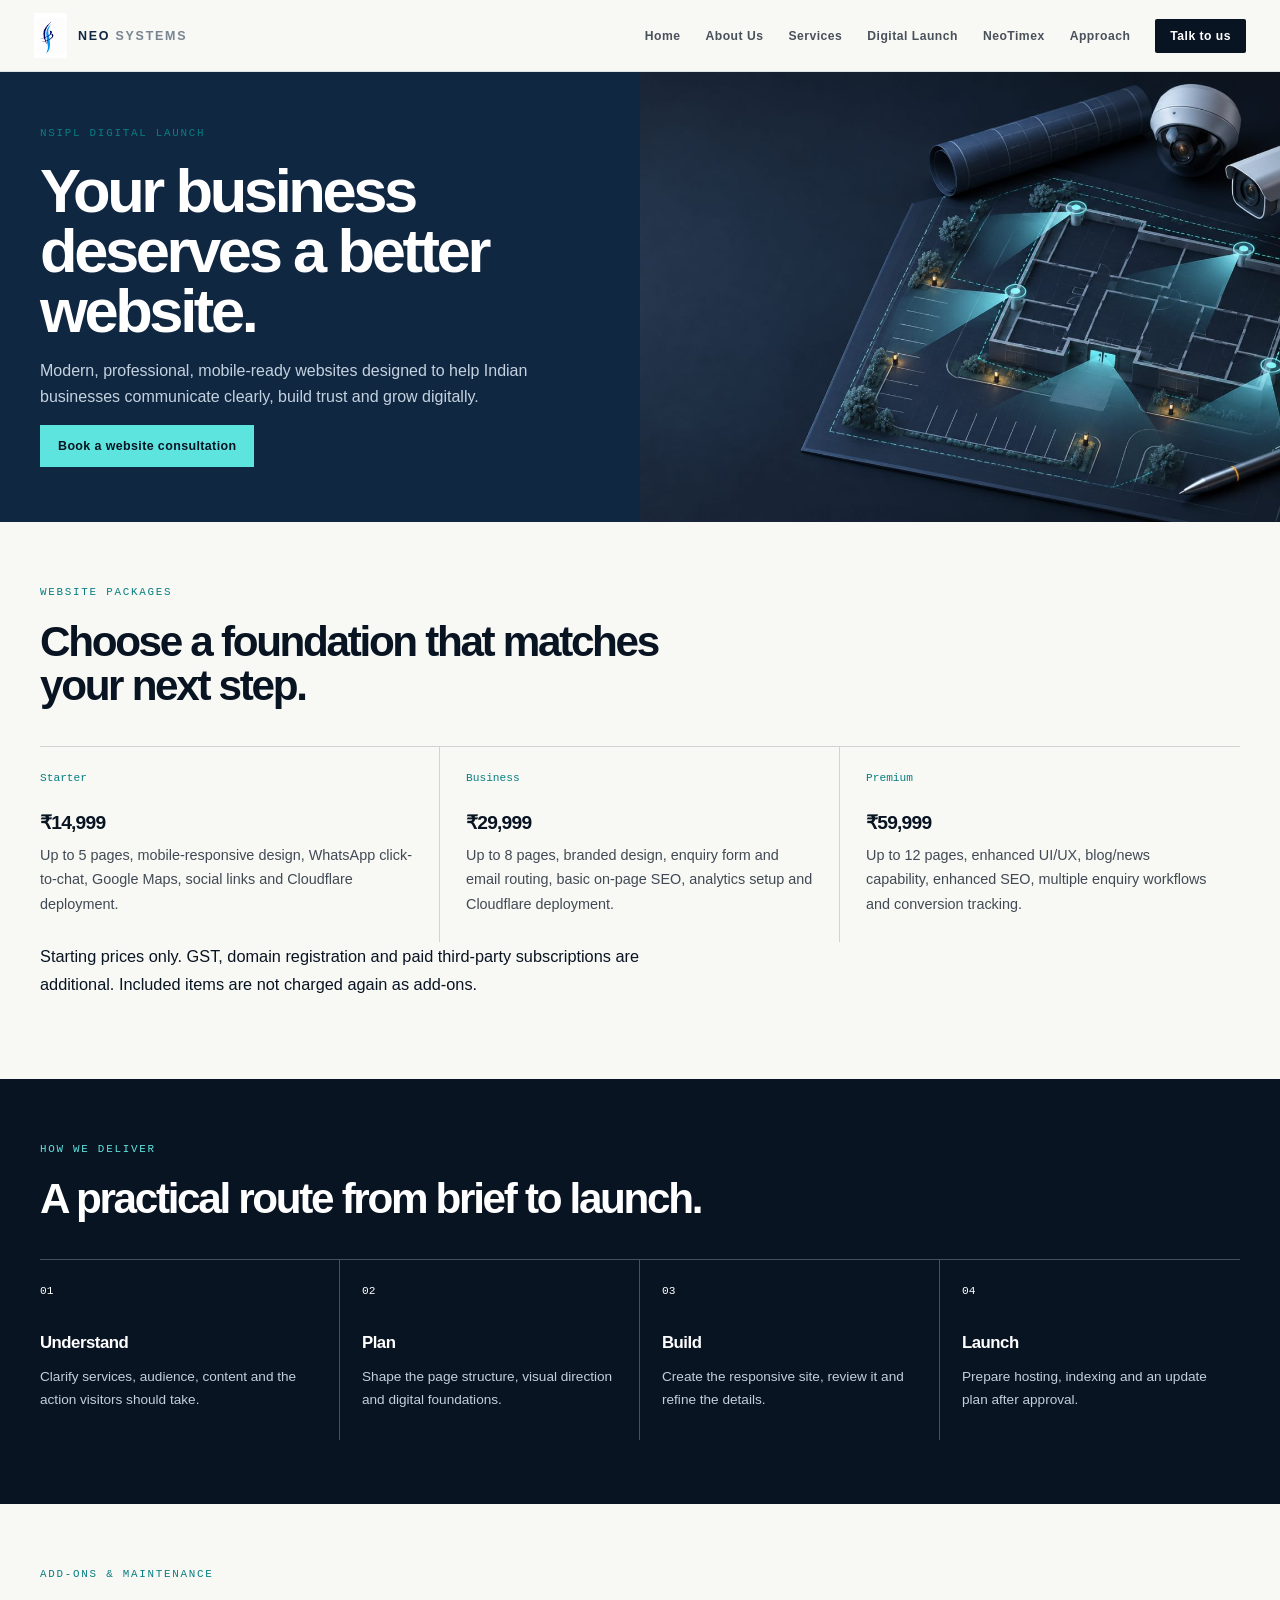
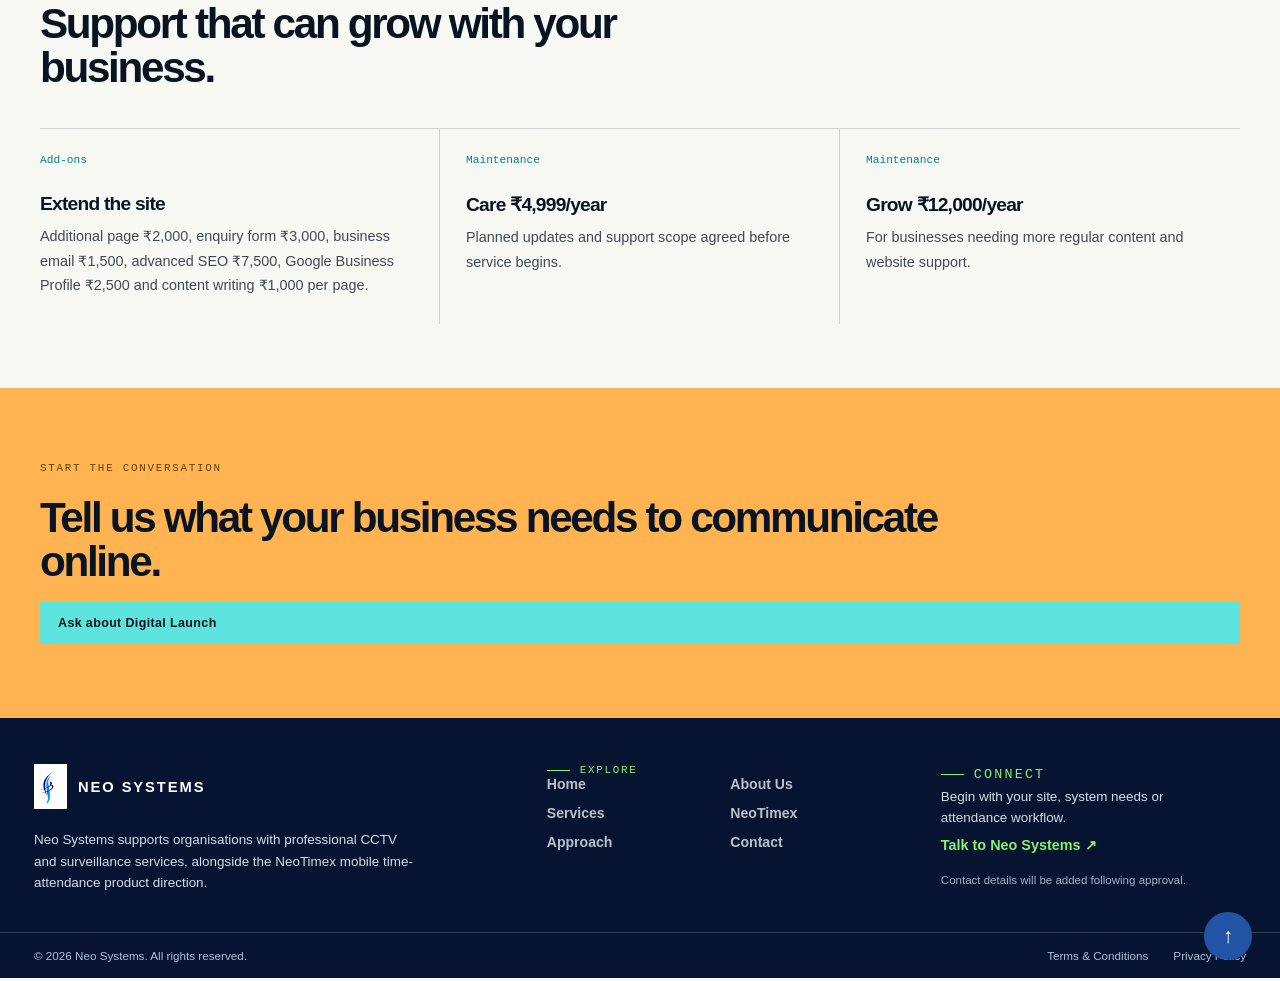
==== digital-launch.html @ db7ae62b "Add Digital Launch and improve mobile navigation" ====
<!doctype html><html lang="en"><head><meta charset="utf-8"><meta name="viewport" content="width=device-width,initial-scale=1"><title>NSIPL Digital Launch | Website Development</title><meta name="description" content="Professional, mobile-ready website development and digital services for Indian businesses."><link rel="canonical" href="https://neosysx.in/digital-launch.html"><link rel="stylesheet" href="styles.css"><link rel="icon" type="image/svg+xml" href="favicon.svg"></head><body><a class="skip-link" href="#main">Skip to content</a><header class="site-header"><a class="wordmark" href="index.html"><span class="wordmark-mark"></span><span>NEO<span> SYSTEMS</span></span></a><button class="menu-toggle" aria-expanded="false" aria-controls="site-nav">Menu</button><nav id="site-nav"><a href="index.html">Home</a><a href="services.html">Services</a><a href="digital-launch.html" aria-current="page">Digital Launch</a><a href="neotimex.html">NeoTimex</a><a href="approach.html">Approach</a><a class="nav-cta" href="contact.html">Talk to us</a></nav></header><main id="main"><section class="page-hero"><div><p class="section-kicker">NSIPL Digital Launch</p><h1>Your business deserves a better website.</h1><p>Modern, professional, mobile-ready websites designed to help Indian businesses communicate clearly, build trust and grow digitally.</p><a class="button button-primary" href="contact.html">Book a website consultation</a></div><img src="assets/approach-plan.jpg" width="1440" height="810" alt="Business website planning board"></section><section class="section page-content"><p class="section-kicker">Website packages</p><h2>Choose a foundation that matches your next step.</h2><div class="feature-list"><article><span>Starter</span><h3>₹14,999</h3><p>Up to 5 pages, mobile-responsive design, WhatsApp click-to-chat, Google Maps, social links and Cloudflare deployment.</p></article><article><span>Business</span><h3>₹29,999</h3><p>Up to 8 pages, branded design, enquiry form and email routing, basic on-page SEO, analytics setup and Cloudflare deployment.</p></article><article><span>Premium</span><h3>₹59,999</h3><p>Up to 12 pages, enhanced UI/UX, blog/news capability, enhanced SEO, multiple enquiry workflows and conversion tracking.</p></article></div><p class="wide-copy">Starting prices only. GST, domain registration and paid third-party subscriptions are additional. Included items are not charged again as add-ons.</p></section><section class="steps section"><p class="section-kicker">How we deliver</p><h2>A practical route from brief to launch.</h2><div class="steps-grid"><article><span>01</span><h3>Understand</h3><p>Clarify services, audience, content and the action visitors should take.</p></article><article><span>02</span><h3>Plan</h3><p>Shape the page structure, visual direction and digital foundations.</p></article><article><span>03</span><h3>Build</h3><p>Create the responsive site, review it and refine the details.</p></article><article><span>04</span><h3>Launch</h3><p>Prepare hosting, indexing and an update plan after approval.</p></article></div></section><section class="section page-content"><p class="section-kicker">Add-ons & maintenance</p><h2>Support that can grow with your business.</h2><div class="feature-list"><article><span>Add-ons</span><h3>Extend the site</h3><p>Additional page ₹2,000, enquiry form ₹3,000, business email ₹1,500, advanced SEO ₹7,500, Google Business Profile ₹2,500 and content writing ₹1,000 per page.</p></article><article><span>Maintenance</span><h3>Care ₹4,999/year</h3><p>Planned updates and support scope agreed before service begins.</p></article><article><span>Maintenance</span><h3>Grow ₹12,000/year</h3><p>For businesses needing more regular content and website support.</p></article></div></section><section class="enquire section"><p class="section-kicker">Start the conversation</p><h2>Tell us what your business needs to communicate online.</h2><a class="button button-primary" href="contact.html">Ask about Digital Launch</a></section></main><footer></footer><script src="script.js"></script></body></html>
---- styles.css ----
:root { --ink:#091423; --navy:#102742; --cyan:#5ee4df; --mist:#eaf1f5; --paper:#f8f8f4; --line:rgba(9,20,35,.16); --orange:#ffb451; }
* { box-sizing:border-box; }
html { scroll-behavior:smooth; }
body { margin:0; color:var(--ink); background:var(--paper); font-family:Manrope,Arial,sans-serif; }
a { color:inherit; text-decoration:none; }
.skip-link { position:absolute; transform:translateY(-120%); background:#fff; padding:.7rem 1rem; z-index:9; }
.skip-link:focus { transform:translateY(0); }
.site-header { height:76px; max-width:1280px; margin:auto; padding:0 40px; display:flex; align-items:center; justify-content:space-between; border-bottom:1px solid var(--line); position:sticky; top:0; z-index:20; background:var(--paper); }
.wordmark { display:inline-flex; align-items:center; gap:10px; font-family:"DM Mono",monospace; font-size:.92rem; letter-spacing:.06em; font-weight:500; }
.wordmark > span:last-child span { font-weight:400; opacity:.55; }
.wordmark-mark { width:18px; height:18px; display:block; background:var(--cyan); transform:rotate(45deg); box-shadow:8px -8px 0 -5px var(--orange); }
nav { display:flex; align-items:center; gap:28px; font-size:.8rem; font-weight:700; }
nav a:not(.nav-cta) { opacity:.73; }
nav a:hover, .text-link:hover { color:#087e81; }
.nav-cta { background:var(--ink); color:#fff; padding:11px 16px; }
.menu-toggle { display:none; width:38px; height:38px; padding:8px; border:0; background:none; }
.menu-toggle span { display:block; width:22px; height:2px; margin:4px auto; background:var(--ink); transition:transform .2s ease,opacity .2s ease; }
.menu-toggle.is-open span:nth-child(1) { transform:translateY(6px) rotate(45deg); }
.menu-toggle.is-open span:nth-child(2) { opacity:0; }
.menu-toggle.is-open span:nth-child(3) { transform:translateY(-6px) rotate(-45deg); }
.menu-toggle:focus-visible { outline:2px solid #087e81; outline-offset:3px; }
.hero { background:var(--navy); color:#fff; padding:84px max(40px,calc((100vw - 1200px)/2)) 26px; min-height:620px; }
.eyebrow,.section-kicker { text-transform:uppercase; letter-spacing:.13em; font-family:"DM Mono",monospace; font-size:.68rem; font-weight:500; }
.eyebrow { color:#9cb1c7; display:flex; align-items:center; gap:10px; }
.eyebrow span { width:22px; height:1px; background:var(--cyan); }
.hero-grid { display:grid; grid-template-columns:minmax(0,9fr) minmax(240px,11fr); gap:60px; align-items:end; padding:68px 0 84px; }
h1,h2,h3,p { margin-top:0; }
h1,h2 { letter-spacing:-.055em; line-height:.98; font-weight:700; }
h1 { font-size:clamp(3.5rem,8vw,7rem); max-width:850px; margin-bottom:28px; }
h1 em { color:var(--cyan); font-style:normal; }
.lead { color:#c4d2df; max-width:580px; line-height:1.7; font-size:1.05rem; }
.hero-actions { display:flex; gap:12px; flex-wrap:wrap; margin-top:35px; }
.button { display:inline-flex; align-items:center; gap:12px; padding:14px 18px; font-size:.79rem; font-weight:800; }
.button-primary { background:var(--cyan); color:var(--ink); }
.button-quiet { border:1px solid rgba(255,255,255,.28); }
.hero-note { border-left:1px solid rgba(255,255,255,.28); padding-left:20px; color:#c4d2df; line-height:1.65; font-size:.87rem; }
.hero-visual { margin:0; border-left:1px solid rgba(255,255,255,.28); padding-left:20px; color:#c4d2df; }
.hero-visual img { display:block; width:100%; height:215px; object-fit:cover; margin-bottom:14px; }
.hero-visual figcaption { line-height:1.65; font-size:.87rem; }
.hero-visual p { margin:0; }
.note-number { display:block; color:var(--orange); font:500 .75rem "DM Mono",monospace; margin-bottom:44px; }
.hero-line { height:1px; background:rgba(255,255,255,.25); }
.section { padding:120px max(40px,calc((100vw - 1200px)/2)); }
.services { display:grid; grid-template-columns:1fr 1fr; gap:30px 10%; }
.section-kicker { color:#087e81; margin-bottom:22px; }
h2 { font-size:clamp(2.5rem,5vw,4.8rem); max-width:690px; margin-bottom:0; }
.section-copy { font-size:1.05rem; line-height:1.75; max-width:530px; align-self:end; }
.service-grid { grid-column:1/-1; display:grid; grid-template-columns:repeat(3,1fr); margin-top:60px; border-top:1px solid var(--line); }
.service-grid article { padding:26px 28px 14px 0; min-height:230px; border-right:1px solid var(--line); }
.service-grid article:not(:first-child) { padding-left:28px; }
.service-grid article:last-child { border:0; }
.service-grid span,.product-points span { font:500 .72rem "DM Mono",monospace; color:#087e81; }
h3 { font-size:1.25rem; margin:42px 0 12px; letter-spacing:-.03em; }
.service-grid p { max-width:290px; font-size:.92rem; line-height:1.7; opacity:.78; }
.procurement { grid-column:1/-1; background:#dbe9ec; padding:34px 38px; margin-top:20px; display:grid; grid-template-columns:1fr 3fr; gap:30px; }
.procurement .section-kicker { margin:4px 0; }
.procurement p:last-child { margin:0; line-height:1.65; font-size:1rem; max-width:720px; }
.product { background:var(--ink); color:#fff; display:grid; grid-template-columns:minmax(0,1.12fr) minmax(330px,.88fr); gap:8%; align-items:center; }
.product-image-wrap { position:relative; }
.product-image-wrap img { width:100%; display:block; aspect-ratio:16/10; object-fit:cover; }
.product-image-label { position:absolute; left:0; bottom:0; padding:11px 14px; background:var(--orange); color:var(--ink); font:500 .63rem "DM Mono",monospace; letter-spacing:.08em; }
.product .section-kicker { color:var(--cyan); }
.product h2 { font-size:clamp(2.4rem,4vw,4.25rem); }
.product-content > p:not(.section-kicker) { color:#b9c9d8; line-height:1.72; max-width:450px; margin-top:30px; }
.product-points { list-style:none; padding:0; margin:32px 0; border-top:1px solid rgba(255,255,255,.2); }
.product-points li { border-bottom:1px solid rgba(255,255,255,.2); padding:15px 0; display:flex; gap:16px; font-size:.9rem; }
.text-link { border-bottom:1px solid currentColor; padding-bottom:4px; color:var(--cyan); font-weight:700; font-size:.85rem; }
.enquire { background:var(--orange); min-height:440px; display:flex; flex-direction:column; justify-content:center; }
.enquire .section-kicker { color:#66400d; }
.enquire h2 { max-width:900px; }
.enquire > p:last-child { max-width:650px; margin-top:28px; line-height:1.7; }
footer { background:#06101c; color:#fff; padding:38px max(40px,calc((100vw - 1200px)/2)); display:flex; flex-wrap:wrap; gap:18px 45px; align-items:center; font-size:.77rem; }
footer p { margin:0; color:#a9b9c6; }
.footer-note { margin-left:auto; }
.site-footer { position:relative; display:block; padding:0; background:#071431; color:#fff; }
.site-footer .footer-main { max-width:1280px; margin:auto; padding:66px 40px 62px; display:grid; grid-template-columns:1.35fr 1fr .9fr; gap:70px; }
.footer-brand { max-width:385px; }
.footer-wordmark { display:inline-flex; align-items:center; gap:11px; margin-bottom:25px; color:#fff; font:700 1.15rem "DM Mono",monospace; letter-spacing:.05em; }
.footer-wordmark .wordmark-mark { display:block; width:20px; height:20px; background:var(--cyan); transform:rotate(45deg); box-shadow:8px -8px 0 -5px var(--orange); }
.footer-brand p,.footer-connect p { color:#d2ddec; font-size:.91rem; line-height:1.75; }
.footer-label { display:flex; align-items:center; gap:10px; color:#87f06f !important; text-transform:uppercase; letter-spacing:.16em; font:500 .68rem "DM Mono",monospace; }
.footer-label::before { content:""; width:23px; height:1px; background:#87f06f; }
.footer-explore nav { display:grid; grid-template-columns:1fr 1fr; gap:13px 28px; font-size:.88rem; font-weight:700; }
.footer-explore nav a:hover,.footer-contact:hover,.footer-bottom a:hover { color:#87f06f; }
.footer-connect { max-width:270px; }
.footer-contact { display:inline-block; margin:8px 0 19px; color:#87f06f; font-weight:800; font-size:.9rem; }
.footer-connect small { display:block; color:#9eb1c7; font-size:.72rem; line-height:1.55; }
.footer-bottom { border-top:1px solid rgba(255,255,255,.18); padding:20px max(40px,calc((100vw - 1200px)/2)); display:flex; justify-content:space-between; gap:20px; color:#aac0d7; font-size:.73rem; }
.footer-bottom div { display:flex; gap:25px; }
.back-top { position:absolute; right:28px; bottom:18px; width:48px; height:48px; border-radius:50%; background:#2254a6; display:grid; place-items:center; font-size:1.3rem; }
.footer-links { grid-column:1/-1; display:flex; flex-wrap:wrap; gap:0; padding-top:16px; border-top:1px solid rgba(255,255,255,.2); }
.footer-links a { padding:0 10px; margin:5px 0; border-right:1px solid rgba(255,255,255,.5); font-size:.68rem; font-weight:700; color:#fff; }
.footer-links a:first-child { padding-left:0; }
.footer-links a:last-child { border-right:0; }
.footer-links a:hover { color:var(--cyan); }
.legal-list { max-width:960px; }
.legal-list article { padding:26px 0; border-bottom:1px solid var(--line); scroll-margin-top:100px; }
.legal-list h2 { font-size:1.55rem; margin-bottom:9px; letter-spacing:-.04em; }
.legal-list p { margin:0; line-height:1.7; }
.about-grid { display:grid; grid-template-columns:1fr 1fr; gap:12%; align-items:start; }
.about-grid h2 { font-size:clamp(2.5rem,4.5vw,4.35rem); }
.about-grid > div:last-child p { line-height:1.75; max-width:540px; }
.about-gallery { max-width:1200px; margin:12px auto 0; padding:0 40px; }
.about-gallery img { display:block; width:100%; height:280px; object-fit:cover; }
.about-gallery img:last-child { object-position:right center; }
.contact-hero { padding:95px max(40px,calc((100vw - 1200px)/2)) 84px; background:var(--navy); color:#fff; }
.contact-hero .section-kicker { color:var(--cyan); }
.contact-hero h1 { font-size:clamp(3.1rem,6.5vw,6.5rem); max-width:900px; margin-bottom:25px; }
.contact-hero h1 em { color:var(--cyan); font-style:normal; }
.contact-hero > p:last-child { max-width:650px; color:#c5d4df; line-height:1.75; }
.contact-page { display:grid; grid-template-columns:.8fr 1.2fr; gap:11%; align-items:start; }
.contact-methods h2,.inquiry-panel h2,.contact-location h2 { font-size:clamp(2.15rem,3.8vw,3.75rem); }
.contact-methods > a { display:grid; grid-template-columns:38px 1fr auto; gap:12px; align-items:center; padding:18px 0; border-top:1px solid var(--line); font-size:.9rem; }
.contact-methods > a span { font:500 .67rem "DM Mono",monospace; color:#087e81; }
.contact-methods > a b { color:#087e81; font-size:1.05rem; }
.contact-methods > a:hover strong { color:#087e81; }
.contact-approval { margin-top:38px; padding:22px; background:var(--mist); }
.contact-approval strong { font-size:.82rem; }
.contact-approval p { margin:8px 0 0; font-size:.78rem; line-height:1.65; }
.inquiry-panel { padding:38px; background:#e3eff0; }
.inquiry-panel > p:not(.section-kicker) { line-height:1.7; max-width:540px; }
#inquiry-form { display:grid; grid-template-columns:1fr 1fr; gap:19px; margin-top:28px; }
#inquiry-form label { display:grid; gap:7px; font-size:.74rem; font-weight:800; }
#inquiry-form label small { font-weight:500; opacity:.7; }
#inquiry-form input,#inquiry-form select,#inquiry-form textarea { width:100%; border:1px solid #a8bdc0; border-radius:0; background:#fff; padding:12px; color:var(--ink); font:400 .9rem Manrope,Arial,sans-serif; }
#inquiry-form input:focus,#inquiry-form select:focus,#inquiry-form textarea:focus { outline:2px solid #087e81; outline-offset:1px; }
.form-wide { grid-column:1/-1; }
.form-status { margin:14px 0 0; font-size:.8rem; line-height:1.55; }
.contact-location { background:var(--ink); color:#fff; }
.contact-location .section-kicker { color:var(--cyan); }
.contact-location > p:last-child { max-width:650px; color:#c3d0dc; line-height:1.75; }
@media (max-width:760px) { .site-header{padding:0 22px;height:66px;position:relative}.menu-toggle{display:block}#site-nav{display:none;position:absolute;left:0;right:0;top:66px;background:var(--paper);padding:20px 22px;flex-direction:column;align-items:stretch;z-index:5;border-bottom:1px solid var(--line)}#site-nav.open{display:flex}#site-nav .nav-cta{text-align:center}.hero,.section{padding-left:22px;padding-right:22px}.hero{padding-top:60px;min-height:auto}.hero-grid,.product{grid-template-columns:1fr;gap:36px;padding-bottom:48px}.hero-note{max-width:300px}.section{padding-top:78px;padding-bottom:78px}.services{grid-template-columns:1fr}.service-grid{grid-template-columns:1fr;margin-top:28px}.service-grid article,.service-grid article:not(:first-child){padding:24px 0;border-right:0;border-bottom:1px solid var(--line);min-height:0}.procurement{grid-template-columns:1fr;padding:25px 22px;margin-top:0}.product{gap:36px}.product-content{order:-1}.product-points{margin-bottom:26px}.enquire{min-height:370px}footer{padding:32px 22px;display:block}.footer-note{margin-top:18px} }
@media (max-width:760px){.site-footer .footer-main{padding:48px 22px;grid-template-columns:1fr;gap:37px}.footer-bottom{padding:20px 22px 78px;display:block;line-height:1.6}.footer-bottom div{margin-top:12px;gap:18px;flex-wrap:wrap}.back-top{right:22px;bottom:19px}}
@media (max-width:760px){.about-grid{grid-template-columns:1fr;gap:30px}.about-gallery{padding:0 22px}.about-gallery img{height:220px}}
@media (max-width:760px){.contact-hero{padding:67px 22px}.contact-page{grid-template-columns:1fr;gap:43px}.inquiry-panel{padding:26px 22px}#inquiry-form{grid-template-columns:1fr}.form-wide{grid-column:auto}.contact-location{padding-left:22px;padding-right:22px}}

/* Compact site rhythm */
.site-header { height:64px; }
.hero { min-height:520px; padding-top:58px; }
.hero-grid { padding:48px 0 58px; gap:42px; }
.section { padding-top:78px; padding-bottom:78px; }
h1 { font-size:clamp(3rem,6.2vw,5.8rem); }
h2 { font-size:clamp(2.25rem,4.2vw,4rem); }
.lead,.section-copy,.lede { font-size:.95rem; line-height:1.62; }
.service-grid { margin-top:38px; }
.service-grid article { min-height:195px; padding-top:20px; }
.procurement { padding:27px 30px; margin-top:10px; }
.product-image-wrap img { aspect-ratio:16/9; }
.enquire { min-height:330px; }
.page-hero,.product-hero { min-height:470px; }
.page-hero>div,.product-hero>div,.page-intro,.contact-hero { padding-top:64px; padding-bottom:58px; }
.page-hero>img,.product-hero>img { min-height:470px; }
.page-content .feature-list,.steps-grid { margin-top:38px; }
.feature-list article,.steps-grid article { min-height:175px; }
.site-footer .footer-main { padding-top:48px; padding-bottom:44px; gap:50px; }
.footer-bottom { padding-top:16px; padding-bottom:16px; }
@media (max-width:760px){.site-header{height:60px}.hero{padding-top:48px;min-height:auto}.hero-grid{padding:40px 0}.section{padding-top:58px;padding-bottom:58px}.page-hero>div,.product-hero>div,.page-intro,.contact-hero{padding-top:52px;padding-bottom:48px}.page-hero>img,.product-hero>img{min-height:0}.site-footer .footer-main{padding-top:38px;padding-bottom:36px;gap:29px}}

/* Shared hover interactions */
@media (hover:hover){
  nav a,.button,.text-link,.arrow-link,.service-grid article,.service-strip a,.feature-list article,.steps-grid article,.contact-methods>a,.footer-explore a,.footer-contact,.footer-bottom a,.back-top { transition:transform .2s ease,color .2s ease,background-color .2s ease,border-color .2s ease,box-shadow .2s ease; }
  nav a:not(.nav-cta):hover { transform:translateY(-2px); }
  .button:hover,.nav-cta:hover { transform:translateY(-2px); box-shadow:0 9px 18px rgba(9,20,35,.18); }
  .button-primary:hover { background:#3ac8c3; }
  .button-quiet:hover { background:rgba(255,255,255,.12); }
  .text-link:hover,.arrow-link:hover { transform:translateX(5px); }
  .service-grid article:hover,.feature-list article:hover,.steps-grid article:hover { transform:translateY(-5px); }
  .service-grid article:hover h3,.feature-list article:hover h3,.steps-grid article:hover h3 { color:#087e81; }
  .service-strip a:hover { background:var(--mist); transform:translateY(-3px); }
  .contact-methods>a:hover { padding-left:8px; background:rgba(94,228,223,.12); }
  .footer-explore a:hover,.footer-contact:hover,.footer-bottom a:hover { transform:translateX(4px); }
  .back-top:hover { transform:translateY(-4px); background:#087e81; }
}
@media (prefers-reduced-motion:reduce){*,*::before,*::after{transition-duration:.01ms!important;animation-duration:.01ms!important;animation-iteration-count:1!important}}

/* Extra-compact page density */
.site-header { height:58px; }
.hero { min-height:450px; padding-top:42px; }
.hero-grid { padding:34px 0 42px; gap:32px; }
.section { padding-top:58px; padding-bottom:58px; }
h1 { font-size:clamp(2.65rem,5.5vw,5.15rem); margin-bottom:20px; }
h2 { font-size:clamp(2rem,3.65vw,3.45rem); margin-bottom:19px; }
h3 { margin-top:26px; }
.hero-actions { margin-top:25px; }
.button { padding:11px 15px; }
.service-grid { margin-top:28px; }
.service-grid article { min-height:165px; padding-top:17px; }
.procurement { padding:22px 26px; }
.page-hero,.product-hero { min-height:410px; }
.page-hero>div,.product-hero>div,.page-intro,.contact-hero { padding-top:50px; padding-bottom:44px; }
.page-hero>img,.product-hero>img { min-height:410px; }
.feature-list article,.steps-grid article { min-height:145px; }
.inquiry-panel { padding:28px; }
#inquiry-form { gap:14px; margin-top:20px; }
#inquiry-form input,#inquiry-form select,#inquiry-form textarea { padding:10px; }
.site-footer .footer-main { padding-top:38px; padding-bottom:34px; }
@media (max-width:760px){.site-header{height:56px}.hero{padding-top:38px}.hero-grid{padding:32px 0}.section{padding-top:45px;padding-bottom:45px}.page-hero>div,.product-hero>div,.page-intro,.contact-hero{padding-top:44px;padding-bottom:40px}.service-grid article,.service-grid article:not(:first-child){padding:18px 0}.inquiry-panel{padding:22px 18px}.site-footer .footer-main{padding-top:32px;padding-bottom:30px}}
@media (prefers-reduced-motion:reduce){html{scroll-behavior:auto}}
body:has(.steps) .page-intro{background:linear-gradient(90deg,rgba(16,39,66,.97) 0%,rgba(16,39,66,.86) 42%,rgba(16,39,66,.22) 100%),url("assets/approach-plan.jpg") right center/cover no-repeat}


/* Multi-page layouts */
.page-hero,.product-hero{display:grid;grid-template-columns:1fr 1fr;min-height:560px;background:var(--navy);color:#fff}.page-hero>div,.product-hero>div{padding:86px max(40px,calc((100vw - 1200px)/2));align-self:center}.page-hero h1,.product-hero h1,.page-intro h1{font-size:clamp(3rem,6vw,6.3rem);margin-bottom:24px}.page-hero p:not(.section-kicker),.product-hero p:not(.section-kicker),.page-intro>p:last-child{max-width:560px;line-height:1.75;color:#c4d2df}.page-hero>img,.product-hero>img{width:100%;height:100%;min-height:560px;object-fit:cover}.product-hero{background:var(--ink);min-height:510px}.product-hero>img{min-height:510px}.product-hero .section-kicker{color:var(--cyan)}.product-hero em{color:var(--cyan);font-style:normal}.page-content .wide-copy{max-width:650px;line-height:1.75;font-size:1.02rem}.page-content .feature-list{display:grid;grid-template-columns:repeat(3,1fr);border-top:1px solid var(--line);margin-top:58px}.feature-list article{min-height:240px;padding:27px 26px 0 0;border-right:1px solid var(--line)}.feature-list article:not(:first-child){padding-left:26px}.feature-list article:last-child{border-right:0}.feature-list span,.steps-grid span{font:500 .7rem "DM Mono",monospace;color:#087e81}.feature-list h3{margin:38px 0 12px;font-size:1.2rem;letter-spacing:-.04em}.feature-list p{line-height:1.7;font-size:.9rem;opacity:.76}.page-intro{padding:95px max(40px,calc((100vw - 1200px)/2)) 82px;background:var(--navy);color:#fff}.page-intro .section-kicker{color:var(--cyan)}.steps{background:var(--ink);color:#fff}.steps .section-kicker{color:var(--cyan)}.steps-grid{display:grid;grid-template-columns:repeat(4,1fr);border-top:1px solid rgba(255,255,255,.25);margin-top:55px}.steps-grid article{min-height:215px;padding:27px 22px 0 0;border-right:1px solid rgba(255,255,255,.25)}.steps-grid article:not(:first-child){padding-left:22px}.steps-grid article:last-child{border:0}.steps-grid span{color:var(--amber)}.steps-grid h3{font-size:1.05rem;margin:35px 0 12px}.steps-grid p{color:#c1d0da;font-size:.85rem;line-height:1.7}.contact-grid{display:grid;grid-template-columns:1fr 1fr;gap:12%;align-items:start}.contact-grid>div>p:last-child{line-height:1.75;max-width:530px}.contact-grid aside{background:var(--mist);padding:34px}.contact-grid aside h3{margin-top:0;letter-spacing:-.04em}.contact-grid li{padding:13px 0;border-bottom:1px solid var(--line);font-size:.9rem;line-height:1.5}.contact-grid li:last-child{border:0}
@media (min-width:761px){.about-hero,.services-hero,.approach-hero,.contact-page-hero{min-height:450px;padding-top:42px}.about-hero>div,.services-hero>div,.approach-hero>div,.contact-page-hero>div{padding-top:42px;padding-bottom:42px}.about-hero>img,.services-hero>img,.approach-hero>img,.contact-page-hero>img{min-height:450px}}
@media (max-width:760px){.page-hero,.product-hero{grid-template-columns:1fr;min-height:0}.page-hero>div,.product-hero>div,.page-intro{padding:67px 22px}.page-hero>img,.product-hero>img{min-height:0;max-height:340px}.page-content .feature-list,.steps-grid{grid-template-columns:1fr}.feature-list article,.feature-list article:not(:first-child),.steps-grid article,.steps-grid article:not(:first-child){padding:24px 0;border-right:0;border-bottom:1px solid var(--line);min-height:0}.steps-grid article{border-color:rgba(255,255,255,.25)}.contact-grid{grid-template-columns:1fr;gap:36px}}

/* Enterprise compact refresh */
.site-header{max-width:1360px;height:68px;padding:0 34px;border-bottom-color:#d9e3e8}
.wordmark{gap:11px;font-family:Arial,Helvetica,sans-serif;font-size:.78rem;font-weight:800;letter-spacing:.14em;color:var(--navy)}
.wordmark > span:last-child span{font-weight:700;opacity:.55}
.wordmark-mark,.footer-wordmark .wordmark-mark{width:31px;height:31px;background:transparent url("assets/neo-systems-logo.svg") center/contain no-repeat;transform:none;box-shadow:none}
.wordmark-mark,.footer-wordmark .wordmark-mark{position:relative;flex:0 0 31px;background:#071431!important;border-radius:7px}
.wordmark-mark::before,.footer-wordmark .wordmark-mark::before{content:"";position:absolute;left:8px;top:7px;width:2.5px;height:17px;background:#57d7dc;box-shadow:12px 0 0 #57d7dc}
.wordmark-mark::after,.footer-wordmark .wordmark-mark::after{content:"";position:absolute;left:14px;top:4px;width:3px;height:23px;background:#57d7dc;transform:rotate(-37deg);transform-origin:center}
.site-header nav{gap:25px;font-size:.76rem;font-weight:700;letter-spacing:.04em}
.nav-cta{padding:10px 15px;border-radius:2px}
.hero{min-height:470px;padding-top:34px}
.hero-grid{max-width:1200px;margin:auto;padding:38px 0 42px;gap:38px}
.hero h1{font-size:clamp(3.05rem,5.2vw,5.4rem);line-height:.98;letter-spacing:-.065em}
.hero .lead{max-width:520px;font-size:1rem;line-height:1.65;margin-top:20px}
.hero-visual{padding-left:18px}
.hero-visual img{height:240px;margin-bottom:12px}
.hero-actions{margin-top:24px}
.button{min-height:42px;padding:0 18px;font-size:.78rem;letter-spacing:.03em}
.section{padding-top:64px;padding-bottom:64px}
.section>h2,.section-heading h2{font-size:clamp(2rem,3.3vw,3.5rem);line-height:1.04}
.section-kicker{font-size:.68rem;letter-spacing:.16em}
.service-grid article{min-height:210px;padding-top:22px}
.service-grid h3{font-size:1.23rem;margin:32px 0 10px}
.page-hero,.product-hero{min-height:450px}
.page-hero>div,.product-hero>div{padding-top:48px;padding-bottom:48px}
.page-hero>img,.product-hero>img{min-height:450px}
.page-hero h1,.product-hero h1,.page-intro h1{font-size:clamp(2.8rem,4.8vw,5.1rem);line-height:.98;margin-bottom:17px}
.page-hero p:not(.section-kicker),.product-hero p:not(.section-kicker),.page-intro>p:last-child{line-height:1.6}
.feature-list{margin-top:38px!important}
.feature-list article{min-height:195px;padding-top:20px}
.feature-list h3{margin:26px 0 9px}
.steps-grid{margin-top:38px}
.steps-grid article{min-height:180px;padding-top:20px}
.site-footer .footer-main{max-width:1360px;padding:46px 34px 38px;gap:55px}
.footer-wordmark{font-family:Arial,Helvetica,sans-serif;font-size:.92rem;letter-spacing:.13em}
.footer-brand p,.footer-connect p{line-height:1.6;font-size:.84rem}
.footer-bottom{padding-left:34px;padding-right:34px}
@media (max-width:760px){
  .site-header{height:60px;padding:0 21px}.wordmark-mark,.footer-wordmark .wordmark-mark{width:27px;height:27px;flex-basis:27px}.wordmark-mark::before,.footer-wordmark .wordmark-mark::before{left:7px;top:6px;height:15px;box-shadow:10px 0 0 #57d7dc}.wordmark-mark::after,.footer-wordmark .wordmark-mark::after{left:12px;top:3px;height:21px}.site-header nav{gap:0}
  .hero{min-height:0;padding-top:32px}.hero-grid{padding:31px 0 36px;gap:30px}.hero h1{font-size:3rem}.hero-visual img{height:205px}
  .section{padding-top:46px;padding-bottom:46px}.page-hero>div,.product-hero>div{padding:45px 22px 40px}.page-hero h1,.product-hero h1,.page-intro h1{font-size:2.85rem}
  .site-footer .footer-main{padding:36px 22px 30px;gap:30px}.footer-bottom{padding-left:22px;padding-right:22px}
}

/* Approved Neo Systems & Infrastructure Pvt Ltd logo */
.site-header{height:72px}
.site-header .wordmark{display:block;width:232px;height:58px;background:url("assets/neo-systems-infrastructure-logo.png") left center/contain no-repeat}
.site-header .wordmark>span{display:none}
.site-footer .footer-wordmark{display:block;width:258px;height:66px;margin:0 0 20px;background:#fff url("assets/neo-systems-infrastructure-logo.png") center/contain no-repeat;border-radius:2px}
.site-footer .footer-wordmark>span{display:none}
@media (max-width:760px){
  .site-header{height:64px}
  .site-header .wordmark{width:182px;height:48px}
  .site-footer .footer-wordmark{width:230px;height:60px}
}

/* Approved Neo Systems emblem */
.site-header .wordmark,.site-footer .footer-wordmark{display:inline-flex;width:auto;height:auto;background:none;align-items:center}
.site-header .wordmark>span:last-child,.site-footer .footer-wordmark>span:last-child{display:inline}
.site-header .wordmark .wordmark-mark,.site-footer .footer-wordmark .wordmark-mark{display:block;position:relative;flex:0 0 33px;width:33px;height:45px;background:#fff url("assets/neo-systems-emblem.png") center/contain no-repeat!important;border-radius:0}
.site-header .wordmark .wordmark-mark::before,.site-header .wordmark .wordmark-mark::after,.site-footer .footer-wordmark .wordmark-mark::before,.site-footer .footer-wordmark .wordmark-mark::after{display:none}
.site-footer .footer-wordmark{margin:0 0 20px;color:#fff}
@media (max-width:760px){
  .site-header .wordmark{width:auto;height:auto}
  .site-header .wordmark .wordmark-mark{width:27px;height:38px;flex-basis:27px}
}

/* Mobile navigation contrast */
@media (max-width:760px){
  .site-header nav{background:#f8f8f5}
  .site-header nav a:not(.nav-cta),.site-header nav a:not(.nav-cta):visited{color:#102a43!important;opacity:1}
  .site-header nav .nav-cta{background:#102a43;color:#fff!important}
  .site-footer .footer-explore nav{position:static;display:grid;background:transparent;padding:0;border:0}
  .site-footer .footer-explore nav a,.site-footer .footer-explore nav a:visited{color:#fff!important;opacity:1}
}
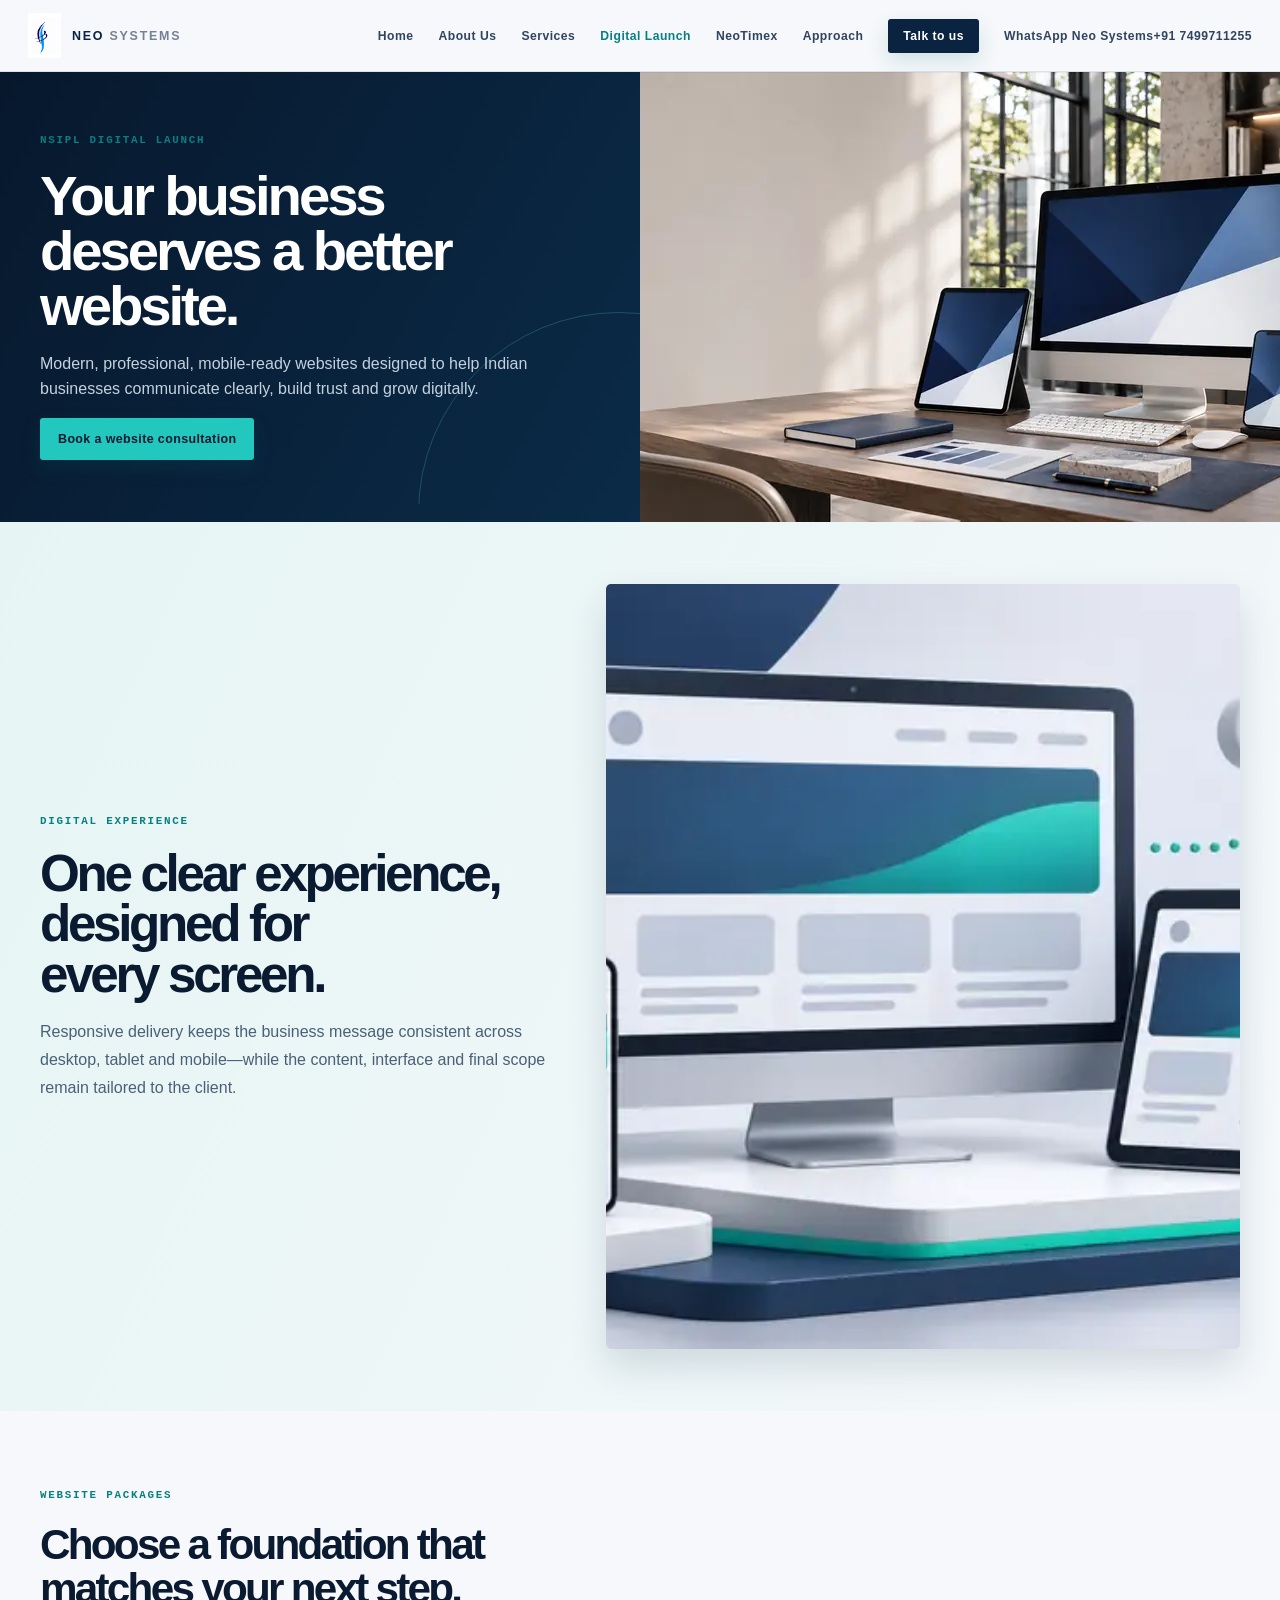
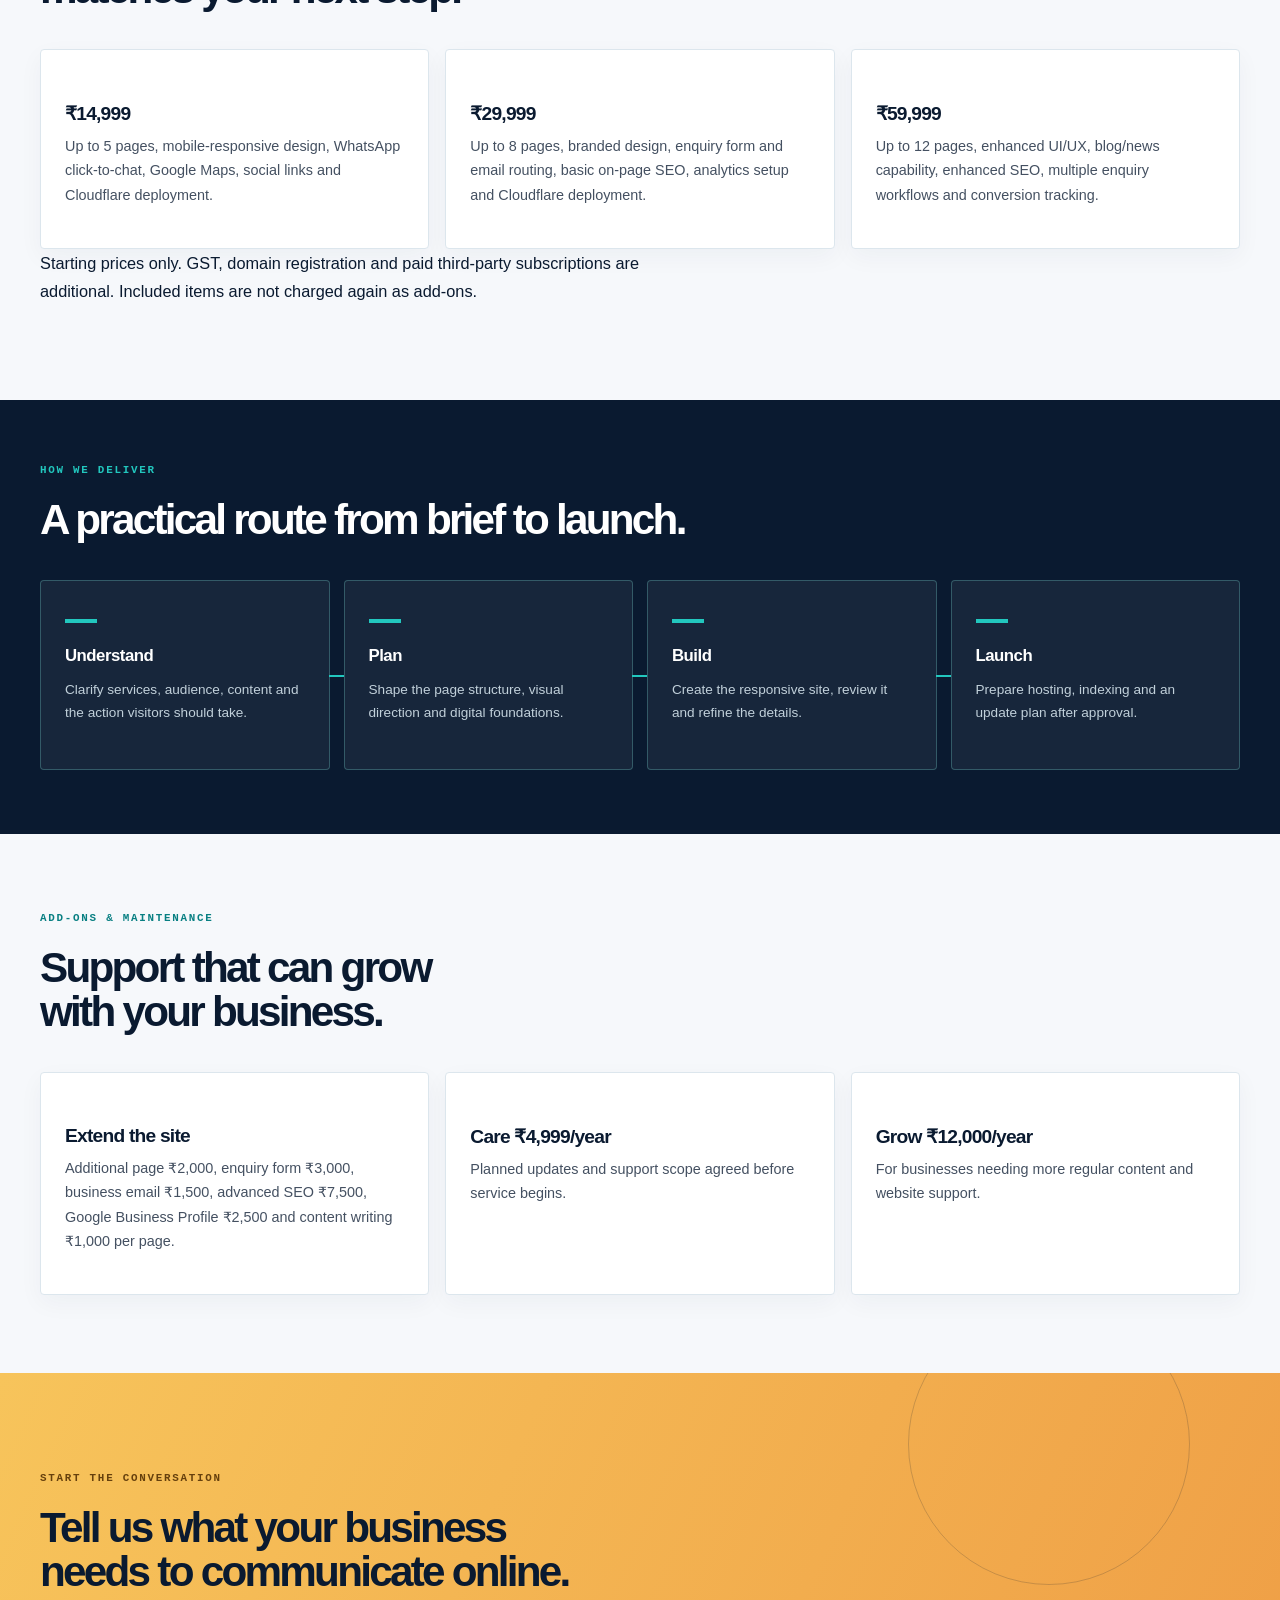
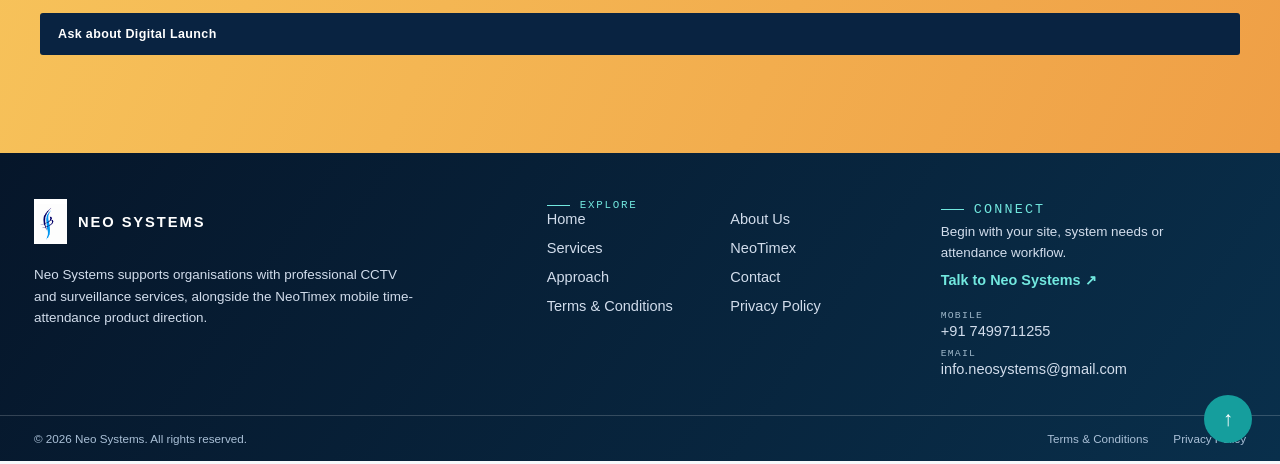
==== commit 3114110f: "Enhance responsive visuals and contact experience" ====
--- a/digital-launch.html
+++ b/digital-launch.html
@@ -1 +1 @@
-<!doctype html><html lang="en"><head><meta charset="utf-8"><meta name="viewport" content="width=device-width,initial-scale=1"><title>NSIPL Digital Launch | Website Development</title><meta name="description" content="Professional, mobile-ready website development and digital services for Indian businesses."><link rel="canonical" href="https://neosysx.in/digital-launch.html"><link rel="stylesheet" href="styles.css"><link rel="icon" type="image/svg+xml" href="favicon.svg"></head><body><a class="skip-link" href="#main">Skip to content</a><header class="site-header"><a class="wordmark" href="index.html"><span class="wordmark-mark"></span><span>NEO<span> SYSTEMS</span></span></a><button class="menu-toggle" aria-expanded="false" aria-controls="site-nav">Menu</button><nav id="site-nav"><a href="index.html">Home</a><a href="services.html">Services</a><a href="digital-launch.html" aria-current="page">Digital Launch</a><a href="neotimex.html">NeoTimex</a><a href="approach.html">Approach</a><a class="nav-cta" href="contact.html">Talk to us</a></nav></header><main id="main"><section class="page-hero"><div><p class="section-kicker">NSIPL Digital Launch</p><h1>Your business deserves a better website.</h1><p>Modern, professional, mobile-ready websites designed to help Indian businesses communicate clearly, build trust and grow digitally.</p><a class="button button-primary" href="contact.html">Book a website consultation</a></div><img src="assets/approach-plan.jpg" width="1440" height="810" alt="Business website planning board"></section><section class="section page-content"><p class="section-kicker">Website packages</p><h2>Choose a foundation that matches your next step.</h2><div class="feature-list"><article><span>Starter</span><h3>₹14,999</h3><p>Up to 5 pages, mobile-responsive design, WhatsApp click-to-chat, Google Maps, social links and Cloudflare deployment.</p></article><article><span>Business</span><h3>₹29,999</h3><p>Up to 8 pages, branded design, enquiry form and email routing, basic on-page SEO, analytics setup and Cloudflare deployment.</p></article><article><span>Premium</span><h3>₹59,999</h3><p>Up to 12 pages, enhanced UI/UX, blog/news capability, enhanced SEO, multiple enquiry workflows and conversion tracking.</p></article></div><p class="wide-copy">Starting prices only. GST, domain registration and paid third-party subscriptions are additional. Included items are not charged again as add-ons.</p></section><section class="steps section"><p class="section-kicker">How we deliver</p><h2>A practical route from brief to launch.</h2><div class="steps-grid"><article><span>01</span><h3>Understand</h3><p>Clarify services, audience, content and the action visitors should take.</p></article><article><span>02</span><h3>Plan</h3><p>Shape the page structure, visual direction and digital foundations.</p></article><article><span>03</span><h3>Build</h3><p>Create the responsive site, review it and refine the details.</p></article><article><span>04</span><h3>Launch</h3><p>Prepare hosting, indexing and an update plan after approval.</p></article></div></section><section class="section page-content"><p class="section-kicker">Add-ons & maintenance</p><h2>Support that can grow with your business.</h2><div class="feature-list"><article><span>Add-ons</span><h3>Extend the site</h3><p>Additional page ₹2,000, enquiry form ₹3,000, business email ₹1,500, advanced SEO ₹7,500, Google Business Profile ₹2,500 and content writing ₹1,000 per page.</p></article><article><span>Maintenance</span><h3>Care ₹4,999/year</h3><p>Planned updates and support scope agreed before service begins.</p></article><article><span>Maintenance</span><h3>Grow ₹12,000/year</h3><p>For businesses needing more regular content and website support.</p></article></div></section><section class="enquire section"><p class="section-kicker">Start the conversation</p><h2>Tell us what your business needs to communicate online.</h2><a class="button button-primary" href="contact.html">Ask about Digital Launch</a></section></main><footer></footer><script src="script.js"></script></body></html>
+<!doctype html><html lang="en"><head><meta charset="utf-8"><meta name="viewport" content="width=device-width,initial-scale=1"><title>NSIPL Digital Launch | Website Development</title><meta name="description" content="Professional, mobile-ready website development and digital services for Indian businesses."><link rel="canonical" href="https://neosysx.in/digital-launch.html"><link rel="stylesheet" href="styles.css"><link rel="icon" type="image/svg+xml" href="favicon.svg"></head><body><a class="skip-link" href="#main">Skip to content</a><header class="site-header"><a class="wordmark" href="index.html"><span class="wordmark-mark"></span><span>NEO<span> SYSTEMS</span></span></a><button class="menu-toggle" aria-expanded="false" aria-controls="site-nav">Menu</button><nav id="site-nav"><a href="index.html">Home</a><a href="services.html">Services</a><a href="digital-launch.html" aria-current="page">Digital Launch</a><a href="neotimex.html">NeoTimex</a><a href="approach.html">Approach</a><a class="nav-cta" href="contact.html">Talk to us</a></nav></header><main id="main"><section class="page-hero"><div><p class="section-kicker">NSIPL Digital Launch</p><h1>Your business deserves a better website.</h1><p>Modern, professional, mobile-ready websites designed to help Indian businesses communicate clearly, build trust and grow digitally.</p><a class="button button-primary" href="contact.html">Book a website consultation</a></div><picture><source type="image/webp" srcset="assets/digital-launch/responsive-web-design-800.webp 800w, assets/digital-launch/responsive-web-design-1360.webp 1360w" sizes="(max-width: 760px) 100vw, 50vw"><img src="assets/approach-plan.jpg" width="1440" height="810" fetchpriority="high" decoding="async" alt="Representative responsive website-design composition shown across desktop, tablet and mobile devices."></picture></section><section class="section page-content"><p class="section-kicker">Website packages</p><h2>Choose a foundation that matches your next step.</h2><div class="feature-list"><article><span>Starter</span><h3>₹14,999</h3><p>Up to 5 pages, mobile-responsive design, WhatsApp click-to-chat, Google Maps, social links and Cloudflare deployment.</p></article><article><span>Business</span><h3>₹29,999</h3><p>Up to 8 pages, branded design, enquiry form and email routing, basic on-page SEO, analytics setup and Cloudflare deployment.</p></article><article><span>Premium</span><h3>₹59,999</h3><p>Up to 12 pages, enhanced UI/UX, blog/news capability, enhanced SEO, multiple enquiry workflows and conversion tracking.</p></article></div><p class="wide-copy">Starting prices only. GST, domain registration and paid third-party subscriptions are additional. Included items are not charged again as add-ons.</p></section><section class="steps section"><p class="section-kicker">How we deliver</p><h2>A practical route from brief to launch.</h2><div class="steps-grid"><article><span>01</span><h3>Understand</h3><p>Clarify services, audience, content and the action visitors should take.</p></article><article><span>02</span><h3>Plan</h3><p>Shape the page structure, visual direction and digital foundations.</p></article><article><span>03</span><h3>Build</h3><p>Create the responsive site, review it and refine the details.</p></article><article><span>04</span><h3>Launch</h3><p>Prepare hosting, indexing and an update plan after approval.</p></article></div></section><section class="section page-content"><p class="section-kicker">Add-ons & maintenance</p><h2>Support that can grow with your business.</h2><div class="feature-list"><article><span>Add-ons</span><h3>Extend the site</h3><p>Additional page ₹2,000, enquiry form ₹3,000, business email ₹1,500, advanced SEO ₹7,500, Google Business Profile ₹2,500 and content writing ₹1,000 per page.</p></article><article><span>Maintenance</span><h3>Care ₹4,999/year</h3><p>Planned updates and support scope agreed before service begins.</p></article><article><span>Maintenance</span><h3>Grow ₹12,000/year</h3><p>For businesses needing more regular content and website support.</p></article></div></section><section class="enquire section"><p class="section-kicker">Start the conversation</p><h2>Tell us what your business needs to communicate online.</h2><a class="button button-primary" href="contact.html">Ask about Digital Launch</a></section></main><footer></footer><script src="script.js"></script></body></html>
--- a/styles.css
+++ b/styles.css
@@ -279,3 +279,128 @@
   .site-footer .footer-explore nav{position:static;display:grid;background:transparent;padding:0;border:0}
   .site-footer .footer-explore nav a,.site-footer .footer-explore nav a:visited{color:#fff!important;opacity:1}
 }
+
+/* Responsive hero pictures retain the same stable layout as image-only heroes. */
+.page-hero>picture,.product-hero>picture{display:block;width:100%;height:100%;min-height:450px}
+.page-hero>picture>img,.product-hero>picture>img{display:block;width:100%;height:100%;min-height:450px;object-fit:cover}
+@media (max-width:760px){
+  .page-hero>picture,.product-hero>picture{min-height:0;max-height:340px}
+  .page-hero>picture>img,.product-hero>picture>img{min-height:0;max-height:340px}
+}
+
+/* Enterprise visual refresh: a more confident, product-led visual system. */
+:root{--ink:#0a1a30;--navy:#092341;--cyan:#22c7be;--mist:#e8f1f5;--paper:#f6f8fb;--line:rgba(10,26,48,.13);--orange:#f3b348}
+body{background:var(--paper);font-family:Manrope,"Segoe UI",Arial,sans-serif}
+.site-header{max-width:none;padding-left:max(28px,calc((100vw - 1280px)/2));padding-right:max(28px,calc((100vw - 1280px)/2));background:rgba(246,248,251,.96);backdrop-filter:blur(12px);box-shadow:0 1px 0 rgba(10,26,48,.05)}
+nav a:not(.nav-cta){opacity:1;color:#31445d}
+nav a:not(.nav-cta):hover,nav a[aria-current="page"]{color:#087f82}
+.nav-cta,.button-primary{border-radius:3px;box-shadow:0 8px 20px rgba(8,104,112,.16)}
+.nav-cta{background:var(--navy)}
+.hero{position:relative;overflow:hidden;background:radial-gradient(circle at 78% 18%,rgba(34,199,190,.18),transparent 31%),linear-gradient(122deg,#07182d 0%,#092b4e 58%,#0b3d61 100%)}
+.hero::after{content:"";position:absolute;inset:auto -8% -28% auto;width:460px;height:460px;border:1px solid rgba(109,221,223,.21);border-radius:50%;pointer-events:none}
+.hero-grid,.eyebrow,.hero-line{position:relative;z-index:1}
+.hero h1{font-weight:800;letter-spacing:-.07em;text-wrap:balance}
+.lead{color:#d7e5ef}
+.eyebrow{color:#bdd0df}
+.hero-visual{border-left:0;padding-left:0;background:rgba(255,255,255,.07);padding:12px;box-shadow:0 22px 45px rgba(0,0,0,.18)}
+.hero-visual picture{display:block;overflow:hidden}
+.hero-visual img{margin-bottom:0;transform:scale(1.01)}
+.hero-visual figcaption{padding:14px 5px 3px}.note-number{margin-bottom:7px;color:#78e4dc}
+.section{position:relative}
+.services{padding-top:94px;padding-bottom:94px}
+.section-kicker{color:#087f82;font-weight:700;letter-spacing:.16em}
+h2{font-weight:800;letter-spacing:-.065em;text-wrap:balance}
+.section-copy{color:#465b72}
+.service-grid{gap:16px;border-top:0;margin-top:42px}
+.service-grid article,.service-grid article:not(:first-child){min-height:210px;padding:26px 25px;background:#fff;border:1px solid #dce6ed;border-radius:4px;box-shadow:0 8px 24px rgba(18,48,75,.055)}
+.service-grid article h3{margin:34px 0 10px;color:#102d4d}
+.service-grid article p{color:#52667a;opacity:1}
+.service-grid article span,.product-points span{color:#087f82;font-weight:700}
+.procurement{margin-top:28px;padding:32px 34px;border-left:4px solid var(--cyan);background:linear-gradient(115deg,#dff2f2,#edf5fb);box-shadow:0 8px 22px rgba(18,48,75,.045)}
+.product{background:linear-gradient(116deg,#07182d,#0c3454);position:relative;overflow:hidden}
+.product::before{content:"";position:absolute;width:480px;height:480px;border-radius:50%;right:-180px;top:-250px;background:rgba(34,199,190,.09)}
+.product>*{position:relative;z-index:1}.product-image-wrap{box-shadow:20px 22px 0 rgba(34,199,190,.12)}
+.product-image-label{background:var(--cyan);font-weight:700}
+.product-content>p:not(.section-kicker){color:#d0dce6}
+.enquire{min-height:380px;background:linear-gradient(114deg,#f7c45b,#ef9f46);position:relative;overflow:hidden}
+.enquire::after{content:"";position:absolute;right:7%;top:-70px;width:280px;height:280px;border-radius:50%;border:1px solid rgba(10,26,48,.18)}
+.enquire>*{position:relative;z-index:1}.enquire .button-primary{background:var(--navy);color:#fff;box-shadow:none}
+.page-hero,.product-hero{background:linear-gradient(120deg,#07182d,#0d385a)}
+.page-hero>div,.product-hero>div{position:relative;overflow:hidden}.page-hero>div::after,.product-hero>div::after{content:"";position:absolute;right:-180px;bottom:-210px;width:400px;height:400px;border-radius:50%;border:1px solid rgba(96,229,221,.22)}
+.page-hero>div>* ,.product-hero>div>*{position:relative;z-index:1}
+.page-content .feature-list{gap:16px;border-top:0}.feature-list article,.feature-list article:not(:first-child){padding:26px 24px;border:1px solid #dce6ed;border-radius:4px;background:#fff;box-shadow:0 8px 24px rgba(18,48,75,.045)}
+.site-footer{background:linear-gradient(125deg,#06162a,#092f4b)}
+.footer-label,.footer-contact{color:#72e8df!important}.footer-label::before{background:#72e8df}
+.back-top{background:#159e9d}
+.site-footer .footer-explore nav{font-size:.91rem;font-weight:400}
+.site-footer .footer-explore nav a,.site-footer .footer-explore nav a:visited{color:#d2ddec!important;opacity:1}
+.footer-contact-details{display:grid;gap:9px;margin-top:3px}.footer-contact-details a{display:grid;gap:2px;color:#d2ddec;font-size:.91rem;font-weight:400;overflow-wrap:anywhere}.footer-contact-details a:hover{color:#72e8df}.footer-contact-details span{color:#9eb7c9;font:500 .61rem "DM Mono",monospace;letter-spacing:.12em;text-transform:uppercase}
+@media (max-width:760px){
+  .site-header{padding-left:21px;padding-right:21px;background:#f6f8fb}
+  .hero{padding-top:32px}.hero-grid{padding-top:30px;padding-bottom:36px}.hero h1{font-size:3.15rem}
+  .service-grid{gap:12px}.service-grid article,.service-grid article:not(:first-child){padding:22px 20px;min-height:0}
+  .procurement{padding:25px 22px}.page-content .feature-list{gap:12px}.feature-list article,.feature-list article:not(:first-child){padding:22px 20px}
+}
+
+/* Remove decorative ordinal labels; headings now carry the visual hierarchy. */
+.note-number,.service-grid span,.feature-list span,.steps-grid span,.product-points span,.contact-methods>a>span{display:none!important}
+
+/* A stable, elevated navigation bar gives the page depth while scrolling. */
+.site-header{transition:box-shadow .25s ease,transform .25s ease,background-color .25s ease}
+.site-header.is-scrolled{box-shadow:0 14px 32px rgba(8,25,47,.17),0 2px 0 rgba(34,199,190,.45);transform:translateY(0);background:rgba(250,252,254,.985)}
+.mobile-call-link{display:none}
+
+/* Crop the generated hero toward its CCTV and entry-control detail rather than empty wall space. */
+.hero-visual img{object-position:80% center}
+
+/* Highlight the core CCTV offer as a dedicated, interactive solution card. */
+.service-grid .service-card-security{position:relative;overflow:hidden;background:linear-gradient(142deg,#0a2a49,#115d70);border-color:#176f7d;color:#fff;box-shadow:0 18px 30px rgba(7,45,70,.18);transition:transform .25s ease,box-shadow .25s ease,background .25s ease}
+.service-grid .service-card-security::before{content:"CCTV & SURVEILLANCE";display:block;margin-bottom:27px;color:#77efe5;font:700 .64rem "DM Mono",monospace;letter-spacing:.17em}
+.service-grid .service-card-security::after{content:"↗";position:absolute;right:22px;top:19px;width:32px;height:32px;border:1px solid rgba(255,255,255,.45);border-radius:50%;display:grid;place-items:center;color:#fff;transition:transform .25s ease,background-color .25s ease}
+.service-grid .service-card-security h3{margin-top:0;color:#fff}.service-grid .service-card-security p{color:#d5edf0}
+@media (hover:hover){.service-grid .service-card-security:hover{transform:translateY(-8px);background:linear-gradient(142deg,#0a3559,#087d83);box-shadow:0 24px 38px rgba(7,45,70,.28)}.service-grid .service-card-security:hover::after{transform:rotate(45deg);background:var(--cyan);color:var(--ink);border-color:var(--cyan)}}
+
+/* Connected workflow cards communicate a process without visual numbering. */
+.steps-grid{gap:14px;border:0;counter-reset:none}
+.steps-grid article,.steps-grid article:not(:first-child){position:relative;min-height:190px;padding:30px 24px 25px;border:1px solid rgba(126,226,219,.28);background:rgba(255,255,255,.055);border-radius:4px;transition:transform .25s ease,background-color .25s ease,box-shadow .25s ease}
+.steps-grid article:not(:last-child)::after{content:"";position:absolute;right:-15px;top:50%;width:15px;height:2px;background:var(--cyan);z-index:2}
+.steps-grid h3{margin:8px 0 12px;color:#fff}.steps-grid h3::before{content:"";display:block;width:32px;height:4px;margin-bottom:23px;background:var(--cyan);box-shadow:9px 8px 0 -2px var(--orange)}
+@media (hover:hover){.steps-grid article:hover{transform:translateY(-7px);background:rgba(34,199,190,.14);box-shadow:0 18px 32px rgba(0,0,0,.2)}}
+@media (max-width:760px){.site-header.is-scrolled{box-shadow:0 10px 23px rgba(8,25,47,.17),0 2px 0 rgba(34,199,190,.45)}.mobile-call-link,.mobile-whatsapp-link{display:grid!important;gap:2px;padding:14px 15px!important;background:var(--navy);color:#fff!important;border-left:3px solid var(--cyan);font-size:.95rem!important;font-weight:800!important}.mobile-call-link{margin-top:10px}.mobile-whatsapp-link{margin-top:8px;background:#0c705f!important;border-left-color:#70e1ba}.mobile-call-link span,.mobile-whatsapp-link span{color:#78e4dc;font:600 .61rem "DM Mono",monospace;letter-spacing:.12em;text-transform:uppercase}.steps-grid article:not(:last-child)::after{right:auto;left:28px;top:auto;bottom:-15px;width:2px;height:15px}.steps-grid article,.steps-grid article:not(:first-child){padding:25px 22px}.service-grid .service-card-security::before{margin-bottom:22px}}
+
+/* Clickable service details */
+.service-grid article[data-service]{cursor:pointer}
+.service-grid article[data-service]:not(.service-card-security)::after{content:"View details  →";display:block;margin-top:22px;color:#087f82;font-size:.72rem;font-weight:800;letter-spacing:.04em}
+.service-grid article[data-service]:focus-visible{outline:3px solid var(--cyan);outline-offset:3px}
+.service-dialog{width:min(720px,calc(100% - 32px));max-height:min(720px,calc(100vh - 32px));padding:42px;border:0;border-top:5px solid var(--cyan);background:#f8fbfd;color:var(--ink);box-shadow:0 28px 80px rgba(3,15,29,.42)}
+.service-dialog::backdrop{background:rgba(4,17,32,.72);backdrop-filter:blur(4px)}
+.service-dialog-close{position:absolute;right:17px;top:15px;width:38px;height:38px;border:1px solid #c8d5df;border-radius:50%;background:#fff;color:var(--ink);font-size:1.6rem;line-height:1;cursor:pointer}
+.service-dialog h2{max-width:570px;font-size:clamp(2.15rem,5vw,3.75rem);margin-bottom:17px}.service-dialog-intro{max-width:610px;color:#40566e;font-size:1.05rem;line-height:1.7}
+.service-dialog-points{display:grid;grid-template-columns:1fr 1fr;gap:16px;margin:30px 0}.service-dialog-points section{padding:22px;background:#eaf3f6;border-left:3px solid #22c7be}.service-dialog-points h3{margin:0 0 10px;font-size:1rem;letter-spacing:-.02em}.service-dialog-points p{margin:0;color:#42596f;font-size:.9rem;line-height:1.7}
+@media (max-width:760px){.service-dialog{padding:34px 22px 25px}.service-dialog-points{grid-template-columns:1fr}.service-dialog h2{padding-right:26px}}
+
+/* Compact, consistent page rhythm and 3D visual capability panels. */
+.page-content.section,.visual-capabilities.section{padding-top:78px;padding-bottom:78px}
+.visual-capabilities{background:#edf4f7}.visual-capabilities .section-intro{max-width:720px}.visual-capability-grid{display:grid;grid-template-columns:1fr 1fr;gap:20px;margin-top:35px}
+.visual-capability-grid article{overflow:hidden;background:#fff;border:1px solid #d9e5eb;border-radius:5px;box-shadow:0 12px 30px rgba(10,39,64,.08);transition:transform .25s ease,box-shadow .25s ease}
+.visual-capability-grid picture,.visual-capability-grid img{display:block;width:100%}.visual-capability-grid img{aspect-ratio:16/9;object-fit:cover}.visual-capability-grid article>div{padding:23px 25px 26px}.visual-capability-grid .section-kicker{margin-bottom:12px}.visual-capability-grid h3{margin:0 0 10px;font-size:1.25rem;color:#102d4d}.visual-capability-grid p:last-child{margin:0;color:#52667a;line-height:1.7;font-size:.9rem}
+@media (hover:hover){.visual-capability-grid article:hover{transform:translateY(-7px);box-shadow:0 22px 38px rgba(10,39,64,.15)}}
+@media (max-width:760px){.page-content.section,.visual-capabilities.section{padding-top:52px;padding-bottom:52px}.visual-capability-grid{grid-template-columns:1fr;gap:15px;margin-top:27px}.visual-capability-grid article>div{padding:20px}.visual-capability-grid h3{font-size:1.15rem}}
+
+/* Shared compact GUI treatment for every route. */
+.page-hero,.product-hero{min-height:420px}.page-hero>div,.product-hero>div{padding-top:44px;padding-bottom:44px}.page-hero h1,.product-hero h1{font-size:clamp(2.65rem,4.4vw,4.75rem)}
+.digital-3d-panel{display:grid;grid-template-columns:minmax(0,.9fr) minmax(360px,1.1fr);gap:48px;align-items:center;padding-top:62px;padding-bottom:62px;background:linear-gradient(115deg,#e6f5f4,#f5f8fb)}
+.digital-3d-panel>div{max-width:570px}.digital-3d-panel h2{font-size:clamp(2.2rem,4vw,3.7rem);margin-bottom:18px}.digital-3d-panel p:last-child{color:#4a6076;line-height:1.75}.digital-3d-panel picture,.digital-3d-panel img{display:block;width:100%}.digital-3d-panel picture{overflow:hidden;border-radius:5px;box-shadow:0 18px 38px rgba(10,39,64,.14)}.digital-3d-panel img{aspect-ratio:16/9;object-fit:cover}
+@media (max-width:760px){.page-hero,.product-hero{min-height:0}.page-hero h1,.product-hero h1{font-size:2.75rem}.digital-3d-panel{grid-template-columns:1fr;gap:25px;padding-top:48px;padding-bottom:48px}.digital-3d-panel h2{font-size:2.35rem}}
+
+/* Keep the CCTV highlight aligned with the standard card typography and contrast. */
+.service-grid .service-card-security{background:#fff;color:var(--ink);border-color:#b9dedf;box-shadow:0 8px 24px rgba(18,48,75,.055)}
+.service-grid .service-card-security h3{color:#102d4d}.service-grid .service-card-security p{color:#52667a}
+.service-grid .service-card-security::after{color:#087f82;border-color:#78d6d1}
+@media (hover:hover){.service-grid .service-card-security:hover{background:linear-gradient(142deg,#effafa,#dff3f2);box-shadow:0 22px 38px rgba(10,106,111,.16)}.service-grid .service-card-security:hover h3{color:#087f82}}
+
+/* Balanced contact-page layout. */
+.contact-page{grid-template-columns:minmax(0,1fr) minmax(0,1fr);gap:48px;max-width:1280px;margin-left:auto;margin-right:auto}
+.contact-methods> a{grid-template-columns:minmax(0,1fr) auto;gap:18px;padding:20px 0;font-size:.95rem}.contact-methods>a strong{line-height:1.45}.contact-methods>a b{align-self:center}
+.contact-approval{margin-top:30px;padding:24px}.inquiry-panel{min-height:100%}
+@media (max-width:760px){.contact-page{grid-template-columns:1fr;gap:35px}.contact-methods>a{grid-template-columns:minmax(0,1fr) auto}}
